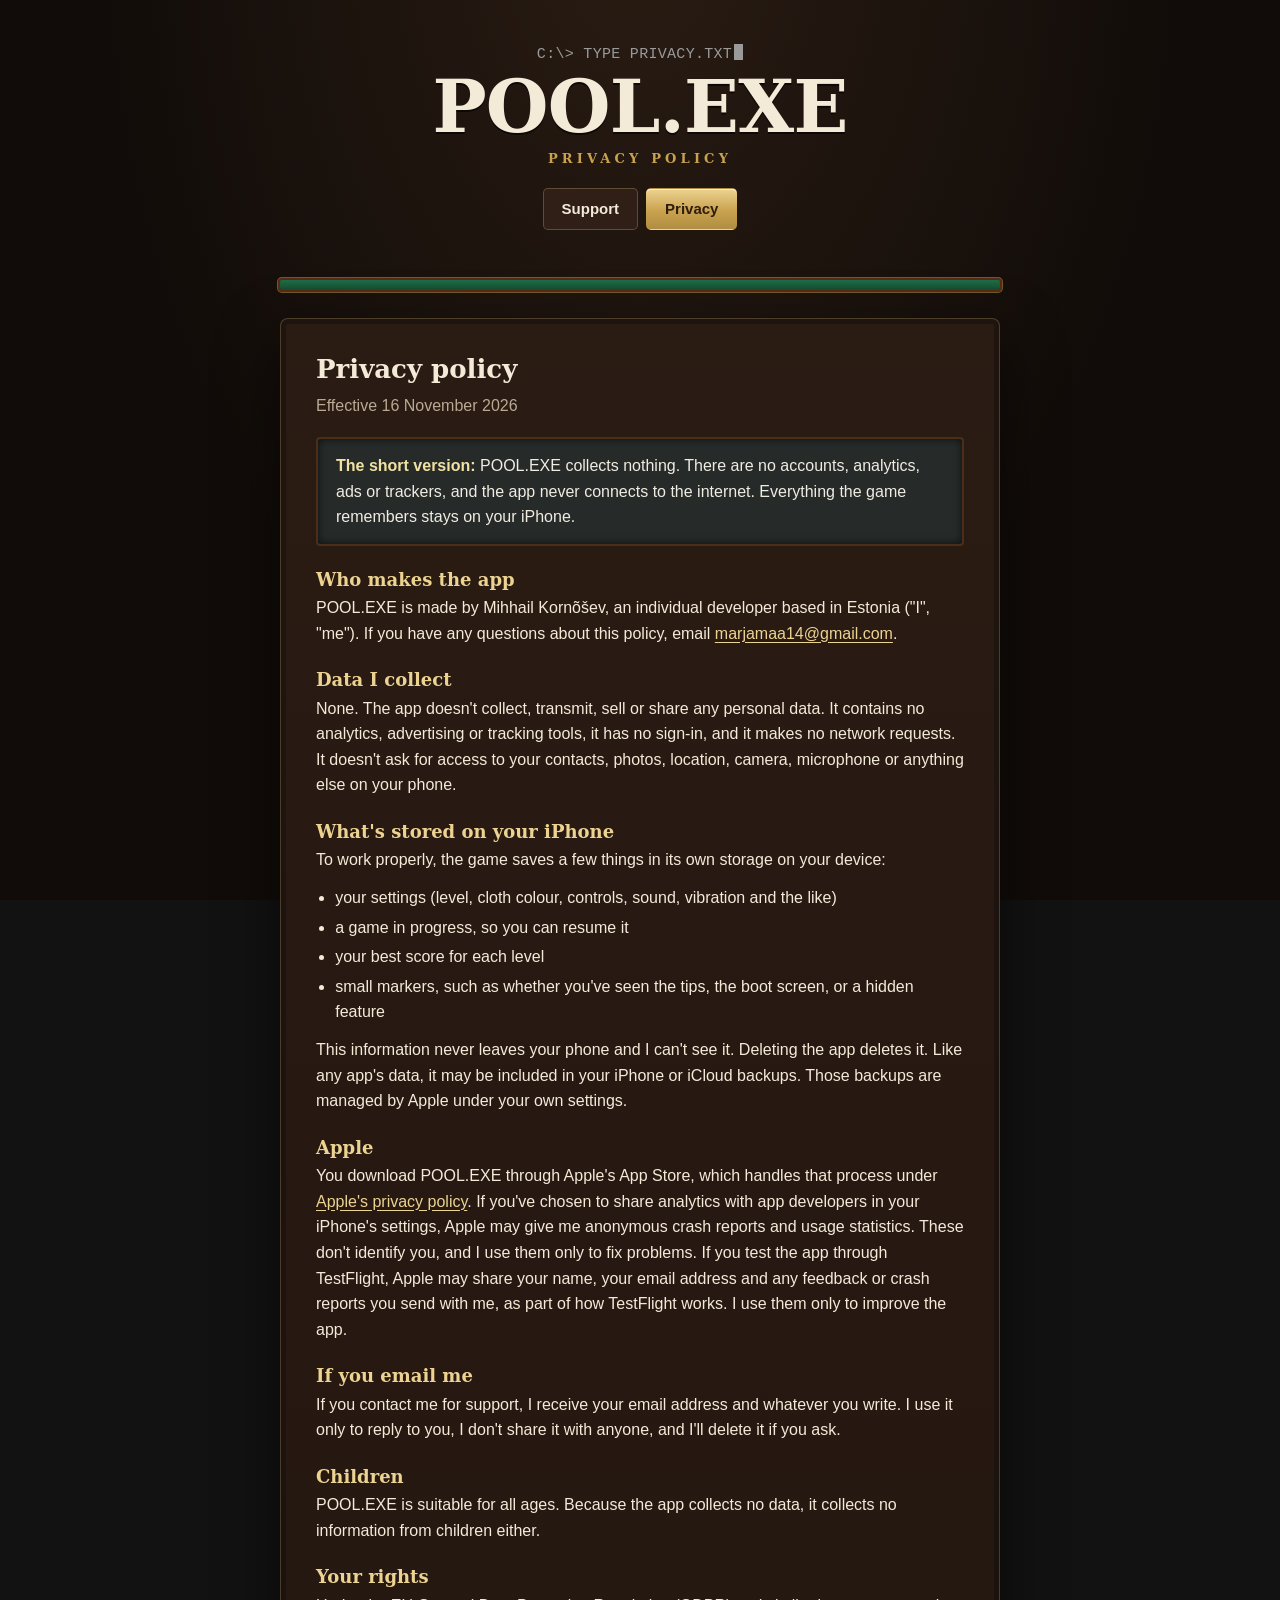
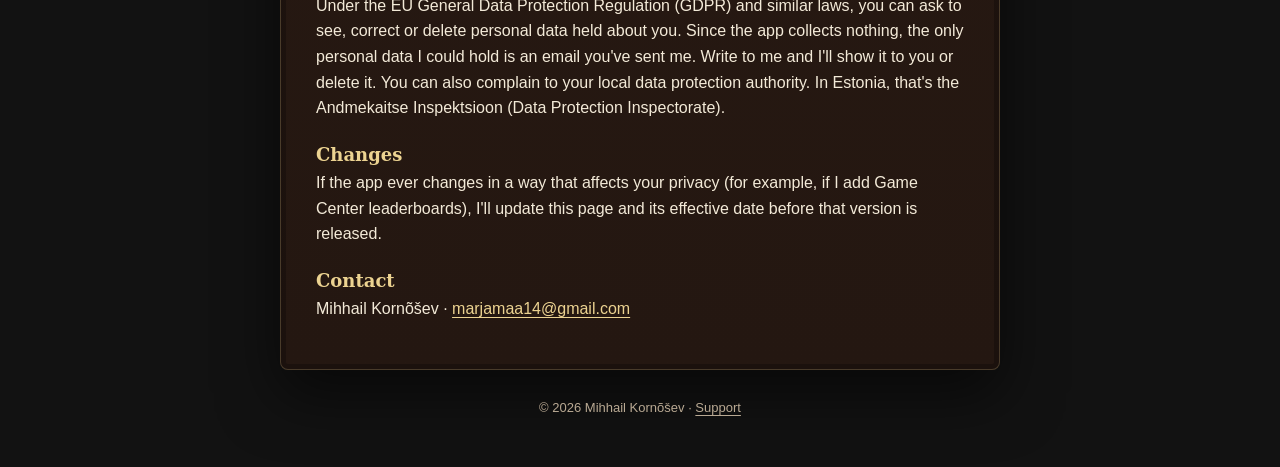
==== privacy.html @ d5f06b70 "Initial commit" ====
<!DOCTYPE html>
<html lang="en">
<head>
<meta charset="utf-8">
<meta name="viewport" content="width=device-width, initial-scale=1, viewport-fit=cover">
<title>POOL.EXE: Privacy policy</title>
<meta name="description" content="Privacy policy for POOL.EXE. The app collects no data.">
<meta name="theme-color" content="#110c09">
<link rel="stylesheet" href="style.css">
</head>
<body>
<div class="wrap">
  <header>
    <p class="prompt" aria-hidden="true">C:\&gt; TYPE PRIVACY.TXT<span class="cur"></span></p>
    <h1>POOL.EXE</h1>
    <p class="tag">Privacy policy</p>
    <nav aria-label="Pages">
      <a href="./">Support</a>
      <a href="privacy.html" aria-current="page">Privacy</a>
    </nav>
  </header>

  <div class="felt" role="presentation"></div>

  <main>
    <h2>Privacy policy</h2>
    <p class="muted">Effective 16 November 2026</p>

    <div class="slate">
      <strong>The short version:</strong> POOL.EXE collects nothing. There are no accounts, analytics, ads or trackers, and the app never connects to the internet. Everything the game remembers stays on your iPhone.
    </div>

    <h3>Who makes the app</h3>
    <p>POOL.EXE is made by Mihhail Kornõšev, an individual developer based in Estonia ("I", "me"). If you have any questions about this policy, email <a href="mailto:marjamaa14@gmail.com">marjamaa14@gmail.com</a>.</p>

    <h3>Data I collect</h3>
    <p>None. The app doesn't collect, transmit, sell or share any personal data. It contains no analytics, advertising or tracking tools, it has no sign-in, and it makes no network requests. It doesn't ask for access to your contacts, photos, location, camera, microphone or anything else on your phone.</p>

    <h3>What's stored on your iPhone</h3>
    <p>To work properly, the game saves a few things in its own storage on your device:</p>
    <ul>
      <li>your settings (level, cloth colour, controls, sound, vibration and the like)</li>
      <li>a game in progress, so you can resume it</li>
      <li>your best score for each level</li>
      <li>small markers, such as whether you've seen the tips, the boot screen, or a hidden feature</li>
    </ul>
    <p>This information never leaves your phone and I can't see it. Deleting the app deletes it. Like any app's data, it may be included in your iPhone or iCloud backups. Those backups are managed by Apple under your own settings.</p>

    <h3>Apple</h3>
    <p>You download POOL.EXE through Apple's App Store, which handles that process under <a href="https://www.apple.com/legal/privacy/">Apple's privacy policy</a>. If you've chosen to share analytics with app developers in your iPhone's settings, Apple may give me anonymous crash reports and usage statistics. These don't identify you, and I use them only to fix problems. If you test the app through TestFlight, Apple may share your name, your email address and any feedback or crash reports you send with me, as part of how TestFlight works. I use them only to improve the app.</p>

    <h3>If you email me</h3>
    <p>If you contact me for support, I receive your email address and whatever you write. I use it only to reply to you, I don't share it with anyone, and I'll delete it if you ask.</p>

    <h3>Children</h3>
    <p>POOL.EXE is suitable for all ages. Because the app collects no data, it collects no information from children either.</p>

    <h3>Your rights</h3>
    <p>Under the EU General Data Protection Regulation (GDPR) and similar laws, you can ask to see, correct or delete personal data held about you. Since the app collects nothing, the only personal data I could hold is an email you've sent me. Write to me and I'll show it to you or delete it. You can also complain to your local data protection authority. In Estonia, that's the Andmekaitse Inspektsioon (Data Protection Inspectorate).</p>

    <h3>Changes</h3>
    <p>If the app ever changes in a way that affects your privacy (for example, if I add Game Center leaderboards), I'll update this page and its effective date before that version is released.</p>

    <h3>Contact</h3>
    <p>Mihhail Kornõšev · <a href="mailto:marjamaa14@gmail.com">marjamaa14@gmail.com</a></p>
  </main>

  <footer>
    <p>© 2026 Mihhail Kornõšev · <a href="./">Support</a></p>
  </footer>
</div>
</body>
</html>
---- style.css ----
/* POOL.EXE support site. No external fonts, scripts or trackers: nothing loads from anywhere else. */
:root{
  --room:#110c09; --panel:#241711; --line:#4a3322; --ink:#f3ead8; --muted:#b9a993;
  --brass:#c9a24e; --brass-hi:#ecd391; --felt:#1f6e47; --felt-dk:#154b31; --slate:#262b2a; --chalk:#efece2;
  --display:Rockwell,"Roboto Slab","Zilla Slab","DejaVu Serif",Georgia,serif;
  --body:-apple-system,BlinkMacSystemFont,"Segoe UI",Roboto,"Helvetica Neue",Arial,sans-serif;
  --mono:ui-monospace,"SF Mono",Menlo,Consolas,"Liberation Mono",monospace;
  color-scheme:dark;
}
*{box-sizing:border-box}
html{-webkit-text-size-adjust:100%}
body{margin:0;background:radial-gradient(ellipse at 50% -10%,#2a1c13 0,var(--room) 60%) fixed;color:var(--ink);font:16px/1.6 var(--body);
  padding:0 max(16px,env(safe-area-inset-right)) 0 max(16px,env(safe-area-inset-left))}
a{color:var(--brass-hi);text-underline-offset:3px}
a:hover{color:#fff3c4}
.wrap{max-width:720px;margin:0 auto}

header{padding:44px 0 22px;text-align:center}
.prompt{margin:0 0 10px;font:15px var(--mono);color:#9a9a9a;letter-spacing:.02em}
.prompt .cur{display:inline-block;width:.6em;height:1.05em;margin-left:2px;vertical-align:-2px;background:#9a9a9a;animation:blink 1s steps(1) infinite}
@keyframes blink{50%{opacity:0}}
h1{margin:0;font:700 clamp(44px,11vw,72px)/.95 var(--display);letter-spacing:-.01em;text-shadow:0 2px 0 rgba(0,0,0,.6)}
.tag{margin:10px 0 0;font:600 13px var(--display);letter-spacing:.32em;text-transform:uppercase;color:var(--brass)}

nav{display:flex;justify-content:center;gap:8px;margin:22px 0 0}
nav a{padding:8px 18px;border-radius:5px;border:1px solid rgba(236,211,145,.25);background:#2f1f16;color:var(--ink);text-decoration:none;font-weight:600;font-size:15px}
nav a[aria-current="page"]{border-color:transparent;color:#2f1d0c;background:linear-gradient(180deg,var(--brass-hi),var(--brass) 55%,#b08d42);box-shadow:inset 0 1px 0 rgba(255,250,225,.7)}

/* the felt strip with a brass edge, used as a divider */
.felt{height:10px;margin:28px 0;border-radius:2px;background:linear-gradient(180deg,var(--felt),var(--felt-dk));box-shadow:0 0 0 2px #5a2a14,0 0 0 3px rgba(201,162,78,.5)}

main{background:linear-gradient(180deg,#2a1b13,var(--panel));border-radius:8px;padding:clamp(20px,5vw,36px);
  box-shadow:inset 0 0 0 1px rgba(236,211,145,.22),inset 0 0 0 6px rgba(0,0,0,.25),0 24px 60px rgba(0,0,0,.55)}
h2{margin:30px 0 8px;font:700 26px/1.2 var(--display);color:var(--ink)}
h2:first-child{margin-top:0}
h3{margin:22px 0 4px;font:700 18px/1.3 var(--display);color:var(--brass-hi)}
p,ul{margin:0 0 12px}
ul{padding-left:1.2em}
li{margin:4px 0}
.muted{color:var(--muted)}
.small{font-size:14px}

/* chalk-on-slate callout */
.slate{margin:18px 0;padding:14px 18px;border-radius:4px;background:var(--slate);border:2px solid #4b2e1a;box-shadow:inset 0 0 8px rgba(0,0,0,.7);color:var(--chalk)}
.slate strong{color:#f1e2a2}

.contact{display:inline-block;margin:6px 0 4px;padding:10px 18px;border-radius:5px;color:#2f1d0c;font-weight:700;text-decoration:none;
  background:linear-gradient(180deg,var(--brass-hi),var(--brass) 55%,#b08d42);box-shadow:inset 0 1px 0 rgba(255,250,225,.7),0 2px 4px rgba(0,0,0,.5)}
.contact:hover{color:#2f1d0c;filter:brightness(1.06)}
code{font:14px var(--mono);background:rgba(0,0,0,.3);padding:1px 6px;border-radius:3px}

details{border-top:1px solid var(--line);padding:12px 0}
details:last-of-type{border-bottom:1px solid var(--line)}
summary{cursor:pointer;font-weight:600;list-style:none;display:flex;justify-content:space-between;gap:12px}
summary::-webkit-details-marker{display:none}
summary::after{content:"+";color:var(--brass);font-weight:700}
details[open] summary::after{content:"\2013"}
details p{margin:8px 0 0;color:var(--muted)}

footer{padding:28px 0 max(36px,env(safe-area-inset-bottom));text-align:center;font-size:13px;color:var(--muted)}
footer a{color:var(--muted)}
@media (prefers-reduced-motion:reduce){.prompt .cur{animation:none}}
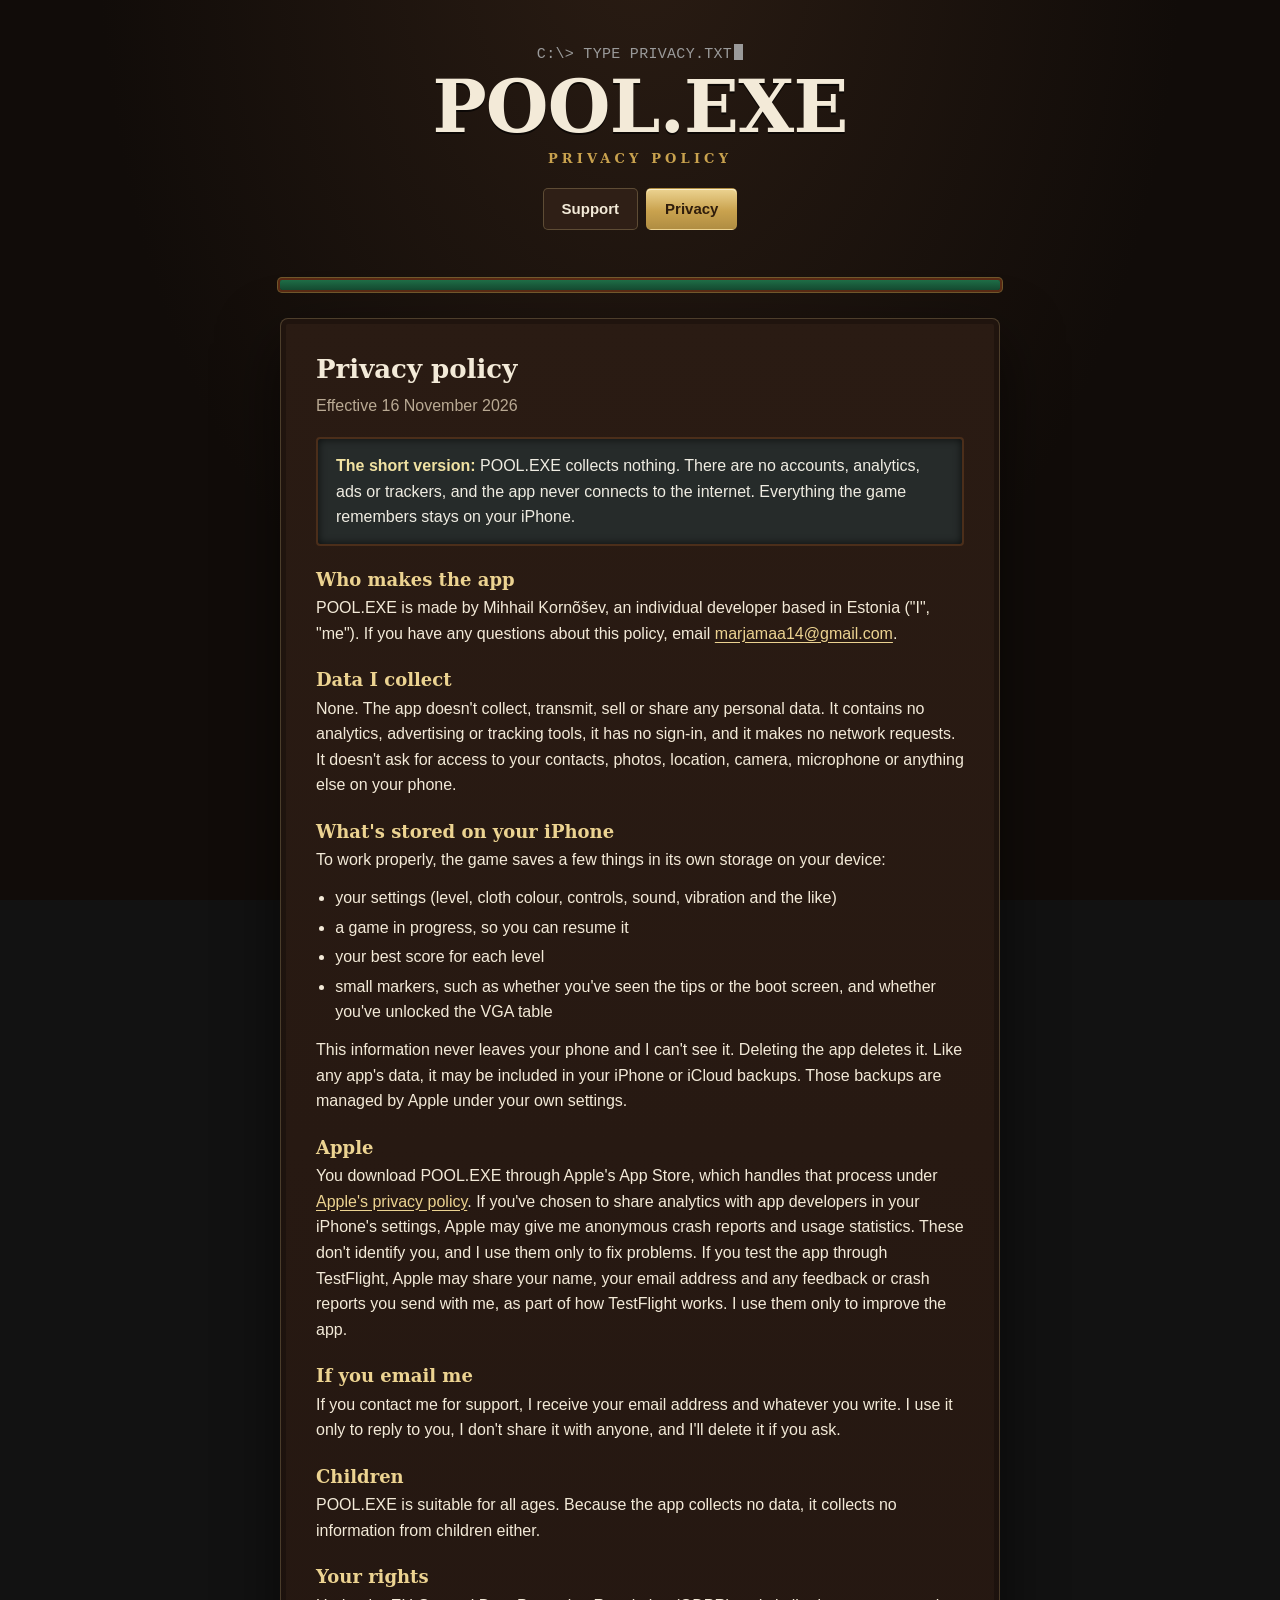
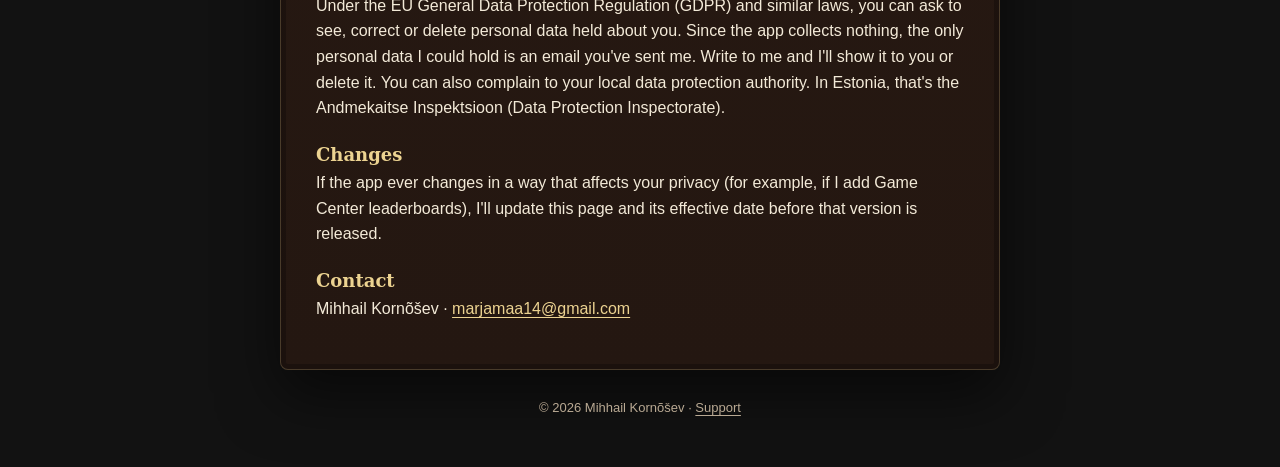
==== commit 8662d7ac: "Update privacy policy" ====
--- a/privacy.html
+++ b/privacy.html
@@ -42,7 +42,7 @@
       <li>your settings (level, cloth colour, controls, sound, vibration and the like)</li>
       <li>a game in progress, so you can resume it</li>
       <li>your best score for each level</li>
-      <li>small markers, such as whether you've seen the tips, the boot screen, or a hidden feature</li>
+      <li>small markers, such as whether you've seen the tips or the boot screen, and whether you've unlocked the VGA table</li>
     </ul>
     <p>This information never leaves your phone and I can't see it. Deleting the app deletes it. Like any app's data, it may be included in your iPhone or iCloud backups. Those backups are managed by Apple under your own settings.</p>
 
